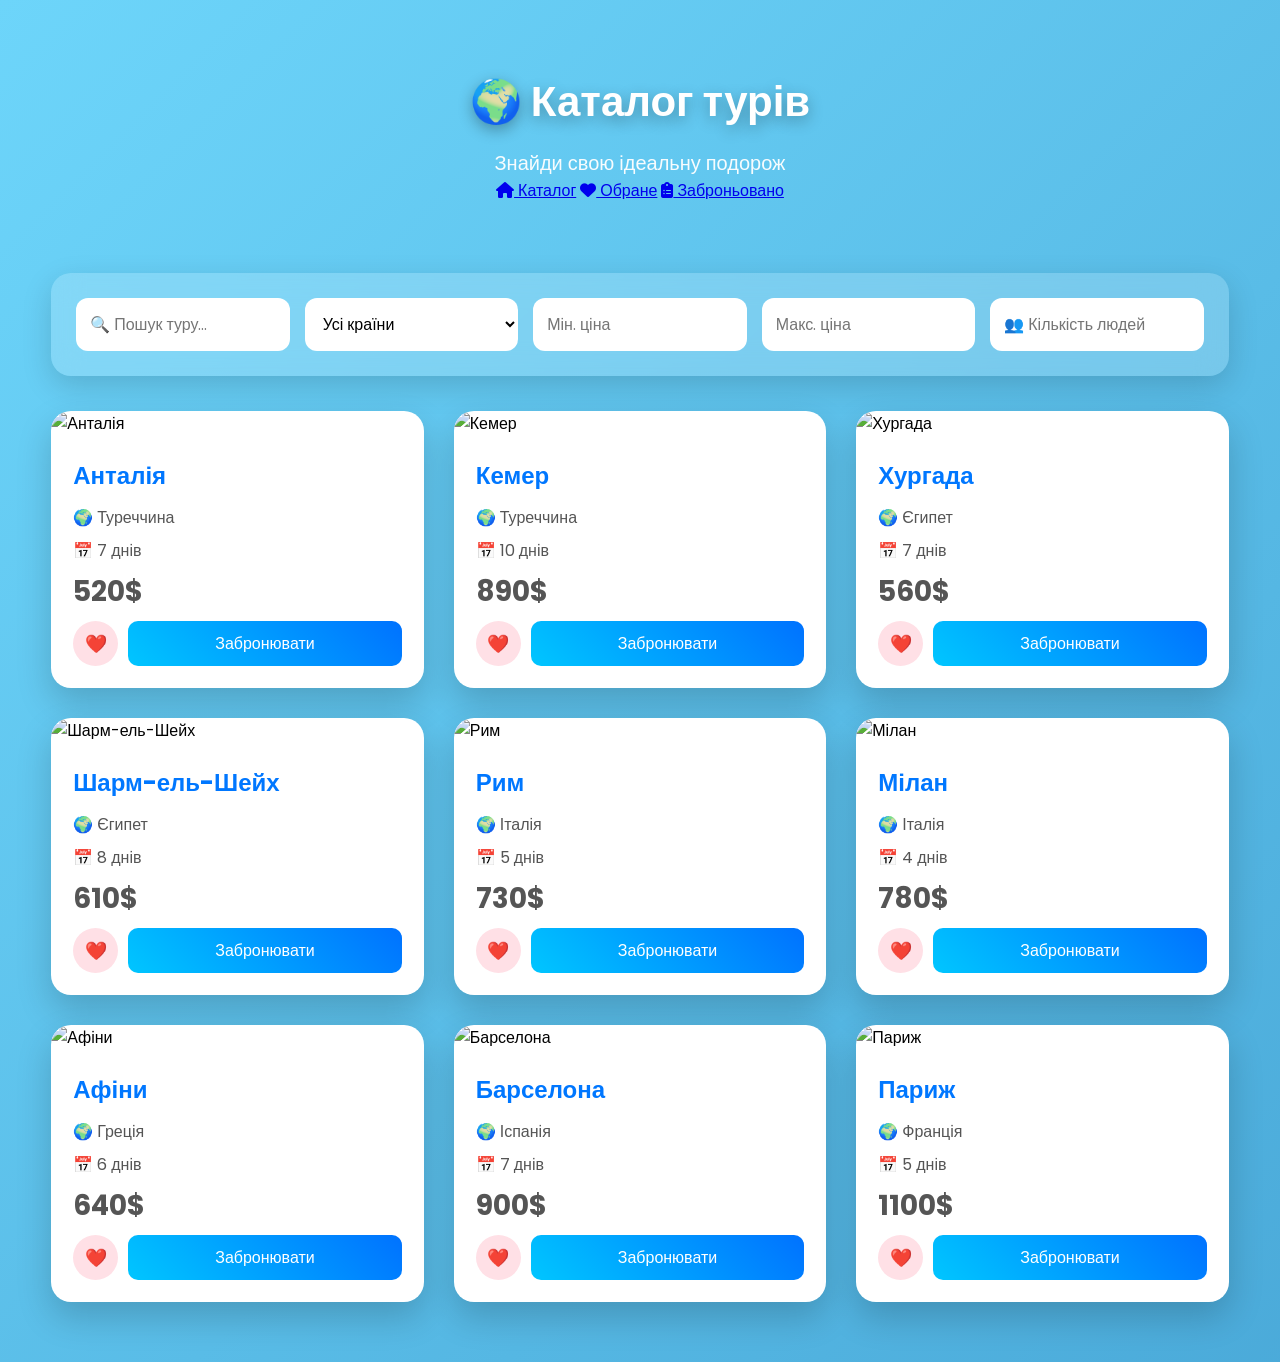
==== catalog.html @ 23ed6608 "catalogfull" ====
<!DOCTYPE html>
<html lang="uk">
<head>
    <meta charset="UTF-8">
    <meta name="viewport" content="width=device-width, initial-scale=1.0">
    <title>Каталог турів</title>

    <link rel="stylesheet" href="catalog.css">

    <link rel="preconnect" href="https://fonts.googleapis.com">
    <link rel="preconnect" href="https://fonts.gstatic.com" crossorigin>
    <link href="https://fonts.googleapis.com/css2?family=Poppins:wght@300;400;500;600;700&display=swap" rel="stylesheet">

    <link rel="stylesheet"
          href="https://cdnjs.cloudflare.com/ajax/libs/font-awesome/6.5.2/css/all.min.css">
</head>

<body>

<header>

    <div class="header-content">
        <h1>🌍 Каталог турів</h1>
        <p>Знайди свою ідеальну подорож</p>

        <!-- НАВІГАЦІЯ -->
        <nav class="nav">
            <a href="catalog.html"><i class="fa fa-home"></i> Каталог</a>
            <a href="favorites.html"><i class="fa fa-heart"></i> Обране</a>
            <a href="booked.html"><i class="fa fa-clipboard-list"></i> Заброньовано</a>
        </nav>

    </div>

</header>

<!-- ФІЛЬТРИ -->
<section class="filters">

    <input
        type="text"
        id="search"
        placeholder="🔍 Пошук туру..."
    >

    <select id="country">
        <option value="all">Усі країни</option>
        <option value="Туреччина">Туреччина</option>
        <option value="Єгипет">Єгипет</option>
        <option value="Італія">Італія</option>
        <option value="Греція">Греція</option>
        <option value="Іспанія">Іспанія</option>
        <option value="Франція">Франція</option>
    </select>

    <input
        type="number"
        id="minPrice"
        placeholder="Мін. ціна"
    >

    <input
        type="number"
        id="maxPrice"
        placeholder="Макс. ціна"
    >

    <!-- 👥 ЗАМІСТЬ СОРТУВАННЯ -->
    <input
        type="number"
        id="people"
        placeholder="👥 Кількість людей"
       
    >

</section>

<!-- КАТАЛОГ -->
<section>

    <div id="catalog" class="catalog"></div>

</section>

<!-- МОДАЛЬНЕ ВІКНО -->
<div class="modal" id="modal">

    <div class="modal-content">

        <span id="close">&times;</span>

        <h2>Бронювання туру</h2>

        <p id="tourName"></p>

        <input
            type="text"
            placeholder="Ваше ім'я"
            id="clientName"
        >

        <input
            type="tel"
            placeholder="Телефон"
            id="clientPhone"
        >

        <button id="bookBtn">
            Підтвердити бронювання
        </button>

    </div>

</div>

<!-- TOAST -->
<div id="toast" class="toast">
    ✔ Бронювання оформлено
</div>

<script src="catalog.js"></script>

</body>
</html>
---- catalog.css ----
*{
    margin:0;
    padding:0;
    box-sizing:border-box;
    font-family:'Poppins',sans-serif;
}

body{
    min-height:100vh;
    background:linear-gradient(135deg,#6dd5fa,#2980b9,#43cea2);
    background-size:400% 400%;
    animation:bg 15s ease infinite;
}

@keyframes bg{
    0%{background-position:0% 50%;}
    50%{background-position:100% 50%;}
    100%{background-position:0% 50%;}
}

header{
    padding:70px 20px;
    text-align:center;
    color:white;
}

.header-content h1{
    font-size:42px;
    margin-bottom:15px;
    text-shadow:0 5px 15px rgba(0,0,0,.3);
}

.header-content p{
    font-size:20px;
    opacity:.95;
}

.filters{
    width:92%;
    margin:auto;
    margin-bottom:35px;
    padding:25px;
    background:rgba(255,255,255,.18);
    backdrop-filter:blur(15px);
    border-radius:20px;
    display:flex;
    flex-wrap:wrap;
    gap:15px;
    box-shadow:0 10px 30px rgba(0,0,0,.15);
}

.filters input,
.filters select{

    flex:1;
    min-width:180px;
    padding:14px;
    border:none;
    border-radius:12px;
    outline:none;
    font-size:16px;
    background:white;

}

.catalog{

    width:92%;
    margin:auto;

    display:grid;

    grid-template-columns:repeat(auto-fit,minmax(320px,1fr));

    gap:30px;

    padding-bottom:60px;

}

.card{

    background:white;

    border-radius:20px;

    overflow:hidden;

    box-shadow:0 15px 35px rgba(0,0,0,.18);

    transition:.35s;

    animation:show .6s;

    position:relative;

}

.card:hover{

    transform:translateY(-10px) scale(1.03);

}

@keyframes show{

    from{

        opacity:0;
        transform:translateY(40px);

    }

    to{

        opacity:1;
        transform:translateY(0);

    }

}

.card img{

    width:100%;
    height:230px;
    object-fit:cover;

}

.info{

    padding:22px;

}

.info h2{

    color:#0077ff;
    margin-bottom:12px;

}

.info p{

    margin:8px 0;
    color:#555;

}

.price{

    font-size:28px;

    color:#ff5722;

    font-weight:bold;

    margin:18px 0;

}

.buttons{

    display:flex;

    gap:10px;

}

.favorite{

    width:45px;

    height:45px;

    border:none;

    border-radius:50%;

    background:#ffe0e6;

    color:#ff2d55;

    cursor:pointer;

    transition:.3s;

    font-size:18px;

}

.favorite:hover{

    transform:scale(1.15);

}

.favorite.active{

    background:#ff2d55;

    color:white;

}

.book{

    flex:1;

    border:none;

    border-radius:10px;

    background:linear-gradient(45deg,#00c6ff,#0072ff);

    color:white;

    font-size:16px;

    cursor:pointer;

    transition:.3s;

}

.book:hover{

    transform:scale(1.03);

}

.modal{

    position:fixed;

    inset:0;

    background:rgba(0,0,0,.6);

    display:none;

    justify-content:center;

    align-items:center;

    z-index:1000;

}

.modal-content{

    width:360px;

    background:white;

    border-radius:20px;

    padding:30px;

    display:flex;

    flex-direction:column;

    gap:15px;

    animation:popup .3s;

}

@keyframes popup{

    from{

        transform:scale(.7);

        opacity:0;

    }

    to{

        transform:scale(1);

        opacity:1;

    }

}

.modal-content h2{

    color:#0077ff;

    text-align:center;

}

.modal-content input{

    padding:12px;

    border:1px solid #ccc;

    border-radius:10px;

    outline:none;

}

.modal-content button{

    padding:14px;

    border:none;

    border-radius:10px;

    cursor:pointer;

    color:white;

    background:linear-gradient(45deg,#00c6ff,#0072ff);

    font-size:16px;

}

#close{

    align-self:flex-end;

    font-size:30px;

    cursor:pointer;

}

.toast{

    position:fixed;

    right:20px;

    bottom:20px;

    background:#2ecc71;

    color:white;

    padding:16px 28px;

    border-radius:10px;

    opacity:0;

    pointer-events:none;

    transition:.4s;

    box-shadow:0 10px 20px rgba(0,0,0,.2);

}

.toast.show{

    opacity:1;

}

@media(max-width:768px){

.header-content h1{

    font-size:30px;

}

.filters{

    flex-direction:column;

}

.catalog{

    grid-template-columns:1fr;

}

.modal-content{

    width:92%;

}
.back{
    display:inline-block;
    margin:20px;
    color:white;
    text-decoration:none;
    font-size:18px;
}
}
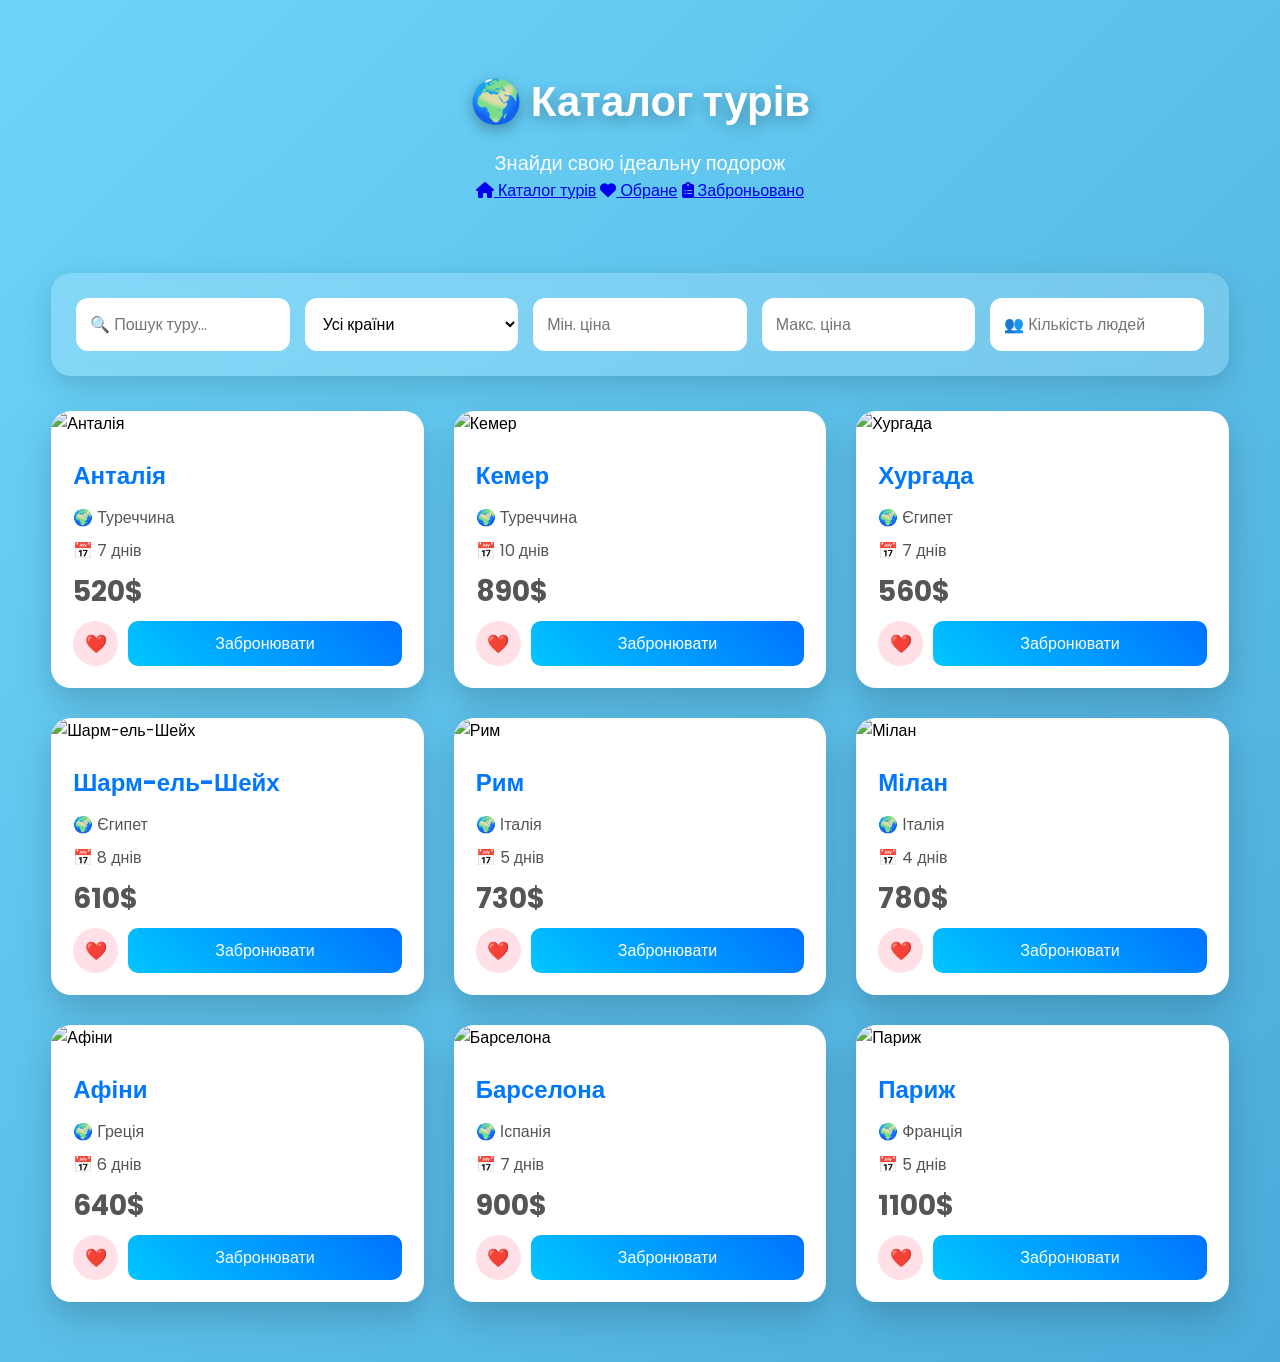
==== commit a6d5a8bf: "Merge branch 'main' of https://github.com/projectohost/So-Vl" ====
--- a/catalog.html
+++ b/catalog.html
@@ -25,7 +25,7 @@
 
         <!-- НАВІГАЦІЯ -->
         <nav class="nav">
-            <a href="catalog.html"><i class="fa fa-home"></i> Каталог</a>
+            <a href="catalog.html"><i class="fa fa-home"></i> Каталог турів</a>
             <a href="favorites.html"><i class="fa fa-heart"></i> Обране</a>
             <a href="booked.html"><i class="fa fa-clipboard-list"></i> Заброньовано</a>
         </nav>
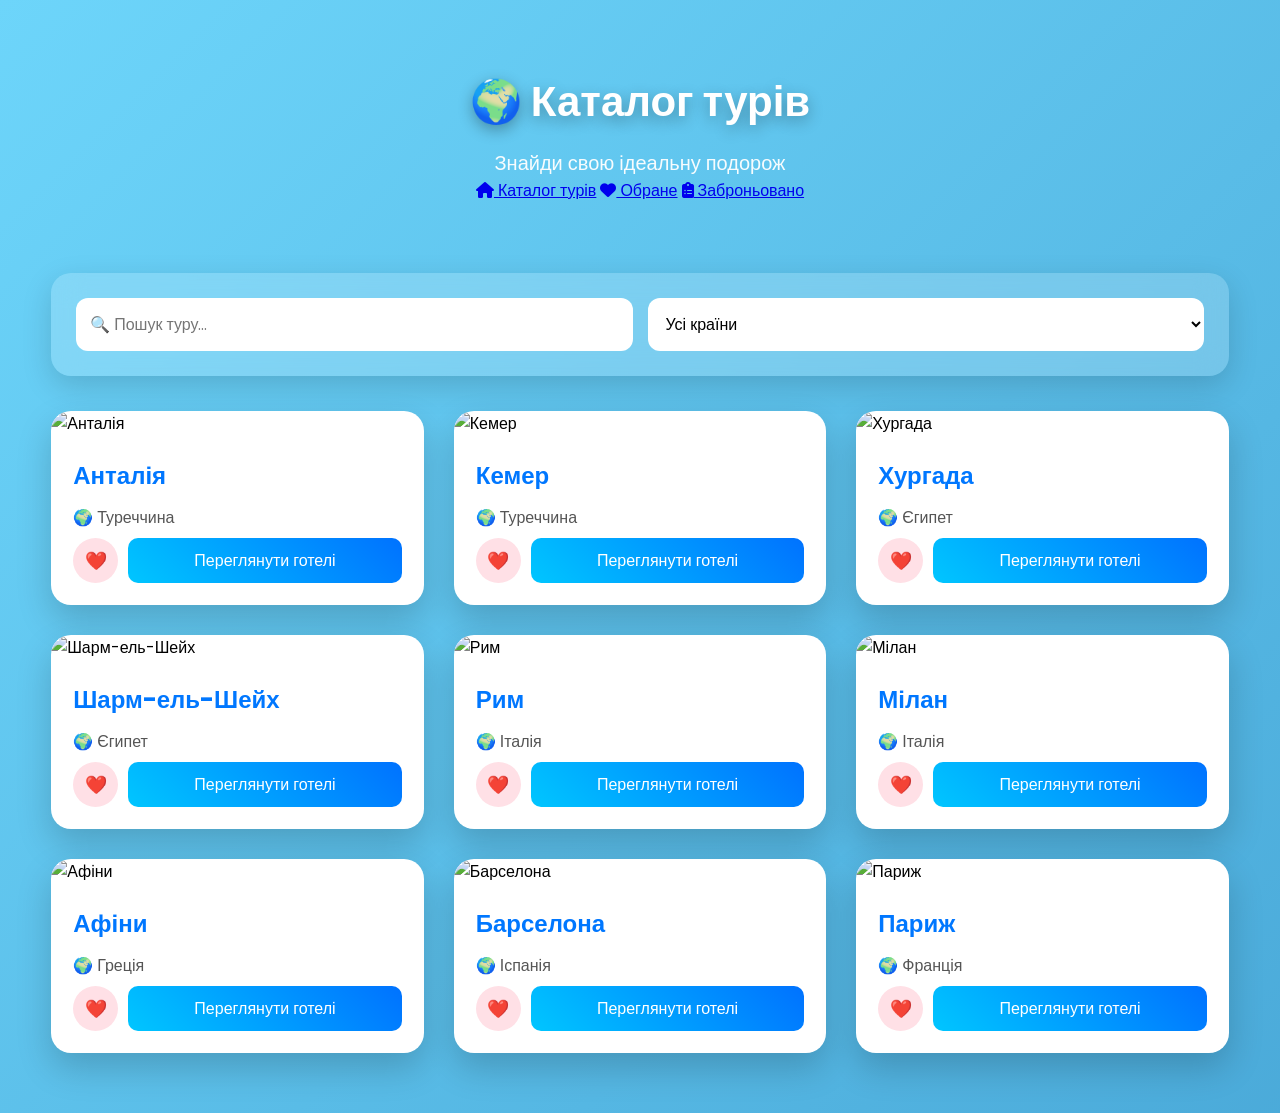
==== commit f50db735: "v2" ====
--- a/catalog.html
+++ b/catalog.html
@@ -53,26 +53,7 @@
         <option value="Франція">Франція</option>
     </select>
 
-    <input
-        type="number"
-        id="minPrice"
-        placeholder="Мін. ціна"
-    >
-
-    <input
-        type="number"
-        id="maxPrice"
-        placeholder="Макс. ціна"
-    >
-
-    <!-- 👥 ЗАМІСТЬ СОРТУВАННЯ -->
-    <input
-        type="number"
-        id="people"
-        placeholder="👥 Кількість людей"
-       
-    >
-
+    
 </section>
 
 <!-- КАТАЛОГ -->
@@ -82,41 +63,6 @@
 
 </section>
 
-<!-- МОДАЛЬНЕ ВІКНО -->
-<div class="modal" id="modal">
-
-    <div class="modal-content">
-
-        <span id="close">&times;</span>
-
-        <h2>Бронювання туру</h2>
-
-        <p id="tourName"></p>
-
-        <input
-            type="text"
-            placeholder="Ваше ім'я"
-            id="clientName"
-        >
-
-        <input
-            type="tel"
-            placeholder="Телефон"
-            id="clientPhone"
-        >
-
-        <button id="bookBtn">
-            Підтвердити бронювання
-        </button>
-
-    </div>
-
-</div>
-
-<!-- TOAST -->
-<div id="toast" class="toast">
-    ✔ Бронювання оформлено
-</div>
 
 <script src="catalog.js"></script>
 
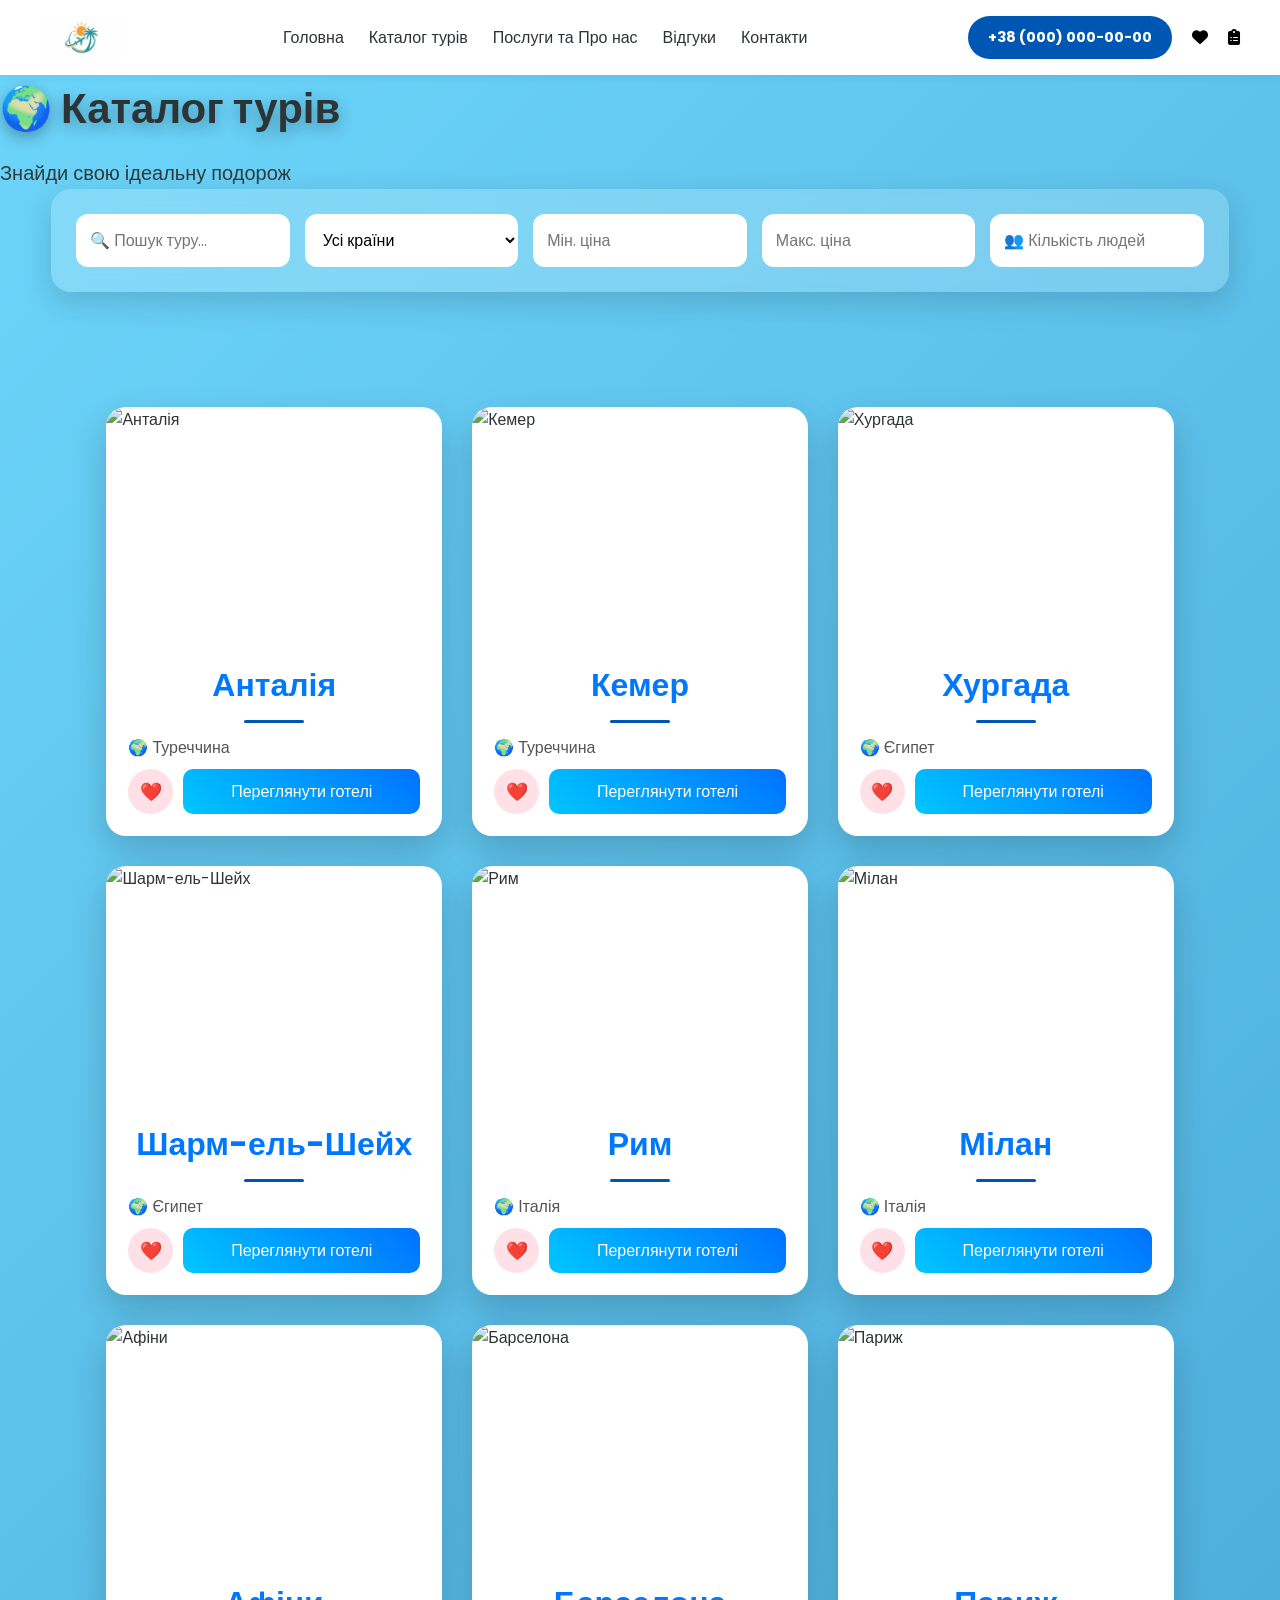
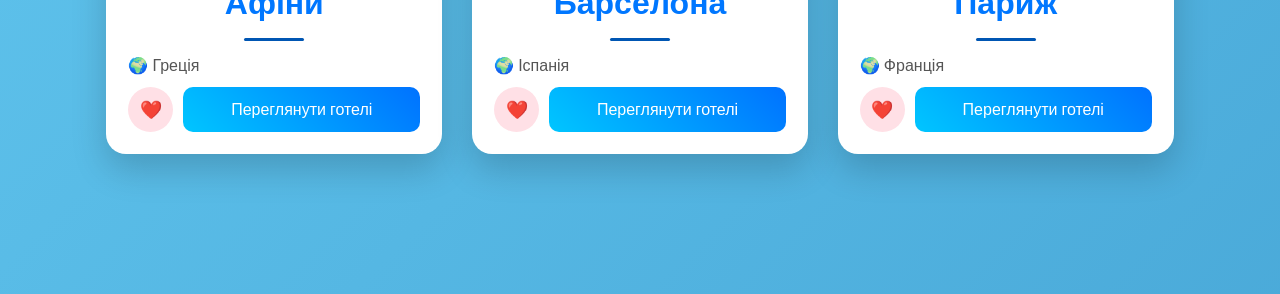
==== commit 0aef6e3e: "2.0" ====
--- a/catalog.html
+++ b/catalog.html
@@ -6,6 +6,7 @@
     <title>Каталог турів</title>
 
     <link rel="stylesheet" href="catalog.css">
+    <link rel="stylesheet" href="./style.css">
 
     <link rel="preconnect" href="https://fonts.googleapis.com">
     <link rel="preconnect" href="https://fonts.gstatic.com" crossorigin>
@@ -17,22 +18,35 @@
 
 <body>
 
-<header>
-
+<header class="main-header">
+        <div class="logo">
+            <a href="#">
+                <img src="./logo.png" alt="Логотип ТА">
+            </a>
+        </div>
+        <nav class="main-navigation">
+            <ul>
+                <li><a href="./index.html#hero">Головна</a></li>
+                <!-- Замінено гарячі путівки на посилання до каталогу -->
+                <li><a href="./catalog.html">Каталог турів</a></li>
+                <li><a href="./index.html#services">Послуги та Про нас</a></li>
+                <li><a href="./index.html#reviews">Відгуки</a></li>
+                <li><a href=".index.html#contacts">Контакти</a></li>
+            </ul>
+        </nav>
+        
+        <div class="header-user-actions">
+            <a href="tel:+380000000000" class="btn-phone">+38 (000) 000-00-00</a>
+            <a href="./favorites.html"><i class="fa fa-heart black-icon"></i></a>
+            <a href="./booked.html"><i class="fa fa-clipboard-list black-icon"></i></a>
+        </div>
+    
+        
+    </header>
     <div class="header-content">
         <h1>🌍 Каталог турів</h1>
         <p>Знайди свою ідеальну подорож</p>
-
-        <!-- НАВІГАЦІЯ -->
-        <nav class="nav">
-            <a href="catalog.html"><i class="fa fa-home"></i> Каталог турів</a>
-            <a href="favorites.html"><i class="fa fa-heart"></i> Обране</a>
-            <a href="booked.html"><i class="fa fa-clipboard-list"></i> Заброньовано</a>
-        </nav>
-
     </div>
-
-</header>
 
 <!-- ФІЛЬТРИ -->
 <section class="filters">
@@ -53,7 +67,26 @@
         <option value="Франція">Франція</option>
     </select>
 
-    
+    <input
+        type="number"
+        id="minPrice"
+        placeholder="Мін. ціна"
+    >
+
+    <input
+        type="number"
+        id="maxPrice"
+        placeholder="Макс. ціна"
+    >
+
+    <!-- 👥 ЗАМІСТЬ СОРТУВАННЯ -->
+    <input
+        type="number"
+        id="people"
+        placeholder="👥 Кількість людей"
+       
+    >
+
 </section>
 
 <!-- КАТАЛОГ -->
@@ -63,6 +96,41 @@
 
 </section>
 
+<!-- МОДАЛЬНЕ ВІКНО -->
+<div class="modal" id="modal">
+
+    <div class="modal-content">
+
+        <span id="close">&times;</span>
+
+        <h2>Бронювання туру</h2>
+
+        <p id="tourName"></p>
+
+        <input
+            type="text"
+            placeholder="Ваше ім'я"
+            id="clientName"
+        >
+
+        <input
+            type="tel"
+            placeholder="Телефон"
+            id="clientPhone"
+        >
+
+        <button id="bookBtn">
+            Підтвердити бронювання
+        </button>
+
+    </div>
+
+</div>
+
+<!-- TOAST -->
+<div id="toast" class="toast">
+    ✔ Бронювання оформлено
+</div>
 
 <script src="catalog.js"></script>
 
--- a/catalog.css
+++ b/catalog.css
@@ -400,4 +400,8 @@
     text-decoration:none;
     font-size:18px;
 }
+}
+
+.black-icon{
+    filter: invert(1);
 }
--- a/style.css
+++ b/style.css
@@ -0,0 +1,668 @@
+/* ==========================================================================
+   1. ГЛОБАЛЬНІ НАЛАШТУВАННЯ ТА ЗМІННІ
+   ========================================================================== */
+:root {
+    --primary-color: #0056b3;     /* Глибокий синій */
+    --primary-dark: #003d80;      /* Темно-синій для ховерів */
+    --accent-color: #ff4d4d;       /* Яскравий кораловий для "Гаряче" */
+    --accent-hover: #e03a3a;      /* Темніший акцентний */
+    --bg-light: #f8f9fa;          /* Світло-сірий фон для секцій */
+    --bg-white: #ffffff;          /* Білий */
+    --text-dark: #2d3436;          /* Основний колір тексту */
+    --text-muted: #636e72;         /* Другорядний текст */
+    --border-color: #dfe6e9;       /* Колір меж */
+    --shadow-sm: 0 2px 8px rgba(0, 0, 0, 0.06);
+    --shadow-md: 0 4px 15px rgba(0, 0, 0, 0.1);
+    --transition: all 0.3s ease;
+    --radius: 8px;
+}
+
+* {
+    box-sizing: border-box;
+    margin: 0;
+    padding: 0;
+}
+
+html {
+    scroll-behavior: smooth;
+    font-family: system-ui, -apple-system, BlinkMacSystemFont, 'Segoe UI', Roboto, Helvetica, Arial, sans-serif;
+    color: var(--text-dark);
+    line-height: 1.6;
+}
+
+body {
+    background-color: var(--bg-white);
+}
+
+a {
+    text-decoration: none;
+    color: inherit;
+    transition: var(--transition);
+}
+
+ul {
+    list-style: none;
+}
+
+img {
+    max-width: 100%;
+    height: auto;
+    display: block;
+}
+
+/* Центрувальник контенту для секцій */
+section {
+    padding: 80px 20px;
+    max-width: 1200px;
+    margin: 0 auto;
+}
+
+section h2 {
+    text-align: center;
+    font-size: 2rem;
+    margin-bottom: 40px;
+    position: relative;
+}
+
+section h2::after {
+    content: '';
+    display: block;
+    width: 60px;
+    height: 3px;
+    background-color: var(--primary-color);
+    margin: 10px auto 0;
+    border-radius: 2px;
+}
+
+/* ==========================================================================
+   2. ШАПКА САЙТУ (HEADER)
+   ========================================================================== */
+.main-header {
+    background-color: var(--bg-white);
+    box-shadow: var(--shadow-sm);
+    position: sticky;
+    top: 0;
+    z-index: 1000;
+    display: flex;
+    justify-content: space-between;
+    align-items: center;
+    padding: 15px 40px;
+}
+
+.logo img {
+    max-height: 45px;
+}
+
+.main-navigation ul {
+    display: flex;
+    gap: 25px;
+}
+
+.main-navigation a {
+    font-weight: 500;
+    color: var(--text-dark);
+}
+
+.main-navigation a:hover {
+    color: var(--primary-color);
+}
+
+.header-user-actions {
+    display: flex;
+    align-items: center;
+    gap: 20px;
+}
+
+.nav-icon-link {
+    display: flex;
+    align-items: center;
+    gap: 6px;
+    font-size: 0.95rem;
+}
+
+.nav-icon-link:hover {
+    color: var(--primary-color);
+    transform: translateY(-1px);
+}
+
+.btn-phone {
+    background-color: var(--primary-color);
+    color: var(--bg-white);
+    padding: 10px 20px;
+    border-radius: 50px;
+    font-weight: bold;
+    font-size: 0.9rem;
+}
+
+.btn-phone:hover {
+    background-color: var(--primary-dark);
+    box-shadow: var(--shadow-sm);
+}
+
+/* ==========================================================================
+   3. ГЕРОЙ-СЕКЦІЯ ТА ПОШУК (HERO)
+   ========================================================================== */
+.hero-section {
+    max-width: 100%;
+    padding: 0;
+    background: linear-gradient(rgba(0, 0, 0, 0.45), rgba(0, 0, 0, 0.45)), 
+                url('https://images.unsplash.com/photo-1506929562872-bb421503ef21?q=80&w=1600') no-repeat center center/cover;
+    height: 70vh;
+    min-height: 500px;
+    display: flex;
+    align-items: center;
+    justify-content: center;
+    text-align: center;
+    color: var(--bg-white);
+}
+
+.hero-content {
+    width: 100%;
+    max-width: 900px;
+    padding: 0 20px;
+}
+
+.hero-content h1 {
+    font-size: 3rem;
+    font-weight: 800;
+    margin-bottom: 15px;
+    text-shadow: 0 2px 4px rgba(0,0,0,0.5);
+}
+
+.hero-content p {
+    font-size: 1.3rem;
+    margin-bottom: 40px;
+    opacity: 0.95;
+    text-shadow: 0 1px 3px rgba(0,0,0,0.5);
+}
+
+/* Форма пошуку */
+.tour-search-form {
+    background-color: var(--bg-white);
+    padding: 20px;
+    border-radius: var(--radius);
+    box-shadow: var(--shadow-md);
+    display: grid;
+    grid-template-columns: repeat(3, 1fr) auto;
+    gap: 15px;
+    align-items: flex-end;
+    color: var(--text-dark);
+    text-align: left;
+}
+
+.form-group {
+    display: flex;
+    flex-direction: column;
+    gap: 8px;
+}
+
+.form-group label {
+    font-size: 0.85rem;
+    font-weight: 600;
+    color: var(--text-muted);
+    text-transform: uppercase;
+    letter-spacing: 0.5px;
+}
+
+.form-group input,
+.form-group select {
+    padding: 12px;
+    border: 1px solid var(--border-color);
+    border-radius: 6px;
+    font-size: 1rem;
+    outline: none;
+    transition: var(--transition);
+    background-color: var(--bg-light);
+}
+
+.form-group input:focus,
+.form-group select:focus {
+    border-color: var(--primary-color);
+    background-color: var(--bg-white);
+    box-shadow: 0 0 0 3px rgba(0, 86, 179, 0.15);
+}
+
+.btn-search {
+    background-color: var(--accent-color);
+    color: var(--bg-white);
+    border: none;
+    padding: 14px 28px;
+    border-radius: 6px;
+    font-size: 1rem;
+    font-weight: bold;
+    cursor: pointer;
+    transition: var(--transition);
+    height: 48px;
+}
+
+.btn-search:hover {
+    background-color: var(--accent-hover);
+    transform: translateY(-1px);
+}
+
+
+
+
+
+
+.btn-details {
+    display: block;
+    text-align: center;
+    border: 2px solid var(--primary-color);
+    color: var(--primary-color);
+    padding: 10px;
+    border-radius: 6px;
+    font-weight: 600;
+}
+
+.btn-details:hover {
+    background-color: var(--primary-color);
+    color: var(--bg-white);
+}
+
+/* ==========================================================================
+   5. СЕКЦІЯ ПРО НАC ТА ПОСЛУГИ (SERVICES)
+   ========================================================================== */
+.about-services-section {
+    background-color: var(--bg-light);
+    max-width: 100%;
+}
+
+.about-block {
+    max-width: 800px;
+    margin: 0 auto 60px;
+    text-align: center;
+}
+
+.about-block p {
+    font-size: 1.1rem;
+    color: var(--text-muted);
+}
+
+.services-block h2 {
+    margin-top: 40px;
+}
+
+.services-grid {
+    display: grid;
+    grid-template-columns: repeat(auto-fit, minmax(280px, 1fr));
+    gap: 30px;
+    margin-top: 40px;
+}
+
+.service-item {
+    background-color: var(--bg-white);
+    padding: 40px 30px;
+    border-radius: var(--radius);
+    text-align: center;
+    box-shadow: var(--shadow-sm);
+    border: 1px solid var(--border-color);
+    transition: var(--transition);
+}
+
+.service-item:hover {
+    transform: translateY(-3px);
+    box-shadow: var(--shadow-md);
+}
+
+.service-item .icon {
+    font-size: 3rem;
+    margin-bottom: 20px;
+}
+
+.service-item h3 {
+    font-size: 1.25rem;
+    margin-bottom: 12px;
+}
+
+.service-item p {
+    color: var(--text-muted);
+    font-size: 0.95rem;
+}
+
+/* ==========================================================================
+   6. ВІДГУКИ (REVIEWS)
+   ========================================================================== */
+.reviews-container {
+    display: grid;
+    grid-template-columns: repeat(auto-fit, minmax(450px, 1fr));
+    gap: 30px;
+}
+
+.review-card {
+    background-color: var(--bg-light);
+    padding: 30px;
+    border-radius: var(--radius);
+    border-left: 4px solid var(--primary-color);
+    position: relative;
+}
+
+.review-text {
+    font-style: italic;
+    font-size: 1.05rem;
+    margin-bottom: 20px;
+    color: var(--text-dark);
+}
+
+.review-author {
+    display: flex;
+    flex-direction: column;
+    font-style: normal;
+}
+
+.review-author strong {
+    color: var(--primary-color);
+    font-size: 1rem;
+}
+
+.review-author span {
+    color: var(--text-muted);
+    font-size: 0.85rem;
+    margin-top: 2px;
+}
+
+/* ==========================================================================
+   7. ПІДВАЛ САЙТУ (FOOTER)
+   ========================================================================== */
+.main-footer {
+    background-color: #1e272e;
+    color: #d2dae2;
+    padding: 60px 40px 20px;
+}
+
+.footer-grid {
+    max-width: 1200px;
+    margin: 0 auto;
+    display: grid;
+    grid-template-columns: repeat(auto-fit, minmax(250px, 1fr));
+    gap: 40px;
+    padding-bottom: 40px;
+    border-bottom: 1px solid #3d4852;
+}
+
+.footer-grid h3 {
+    color: var(--bg-white);
+    font-size: 1.2rem;
+    margin-bottom: 20px;
+    position: relative;
+}
+
+.footer-contacts p {
+    margin-bottom: 12px;
+    display: flex;
+    align-items: center;
+    gap: 8px;
+}
+
+.footer-contacts a:hover,
+.footer-links a:hover,
+.footer-socials a:hover {
+    color: var(--bg-white);
+    text-decoration: underline;
+}
+
+.footer-socials ul,
+.footer-links ul {
+    display: flex;
+    flex-direction: column;
+    gap: 10px;
+}
+
+.footer-bottom {
+    max-width: 1200px;
+    margin: 20px auto 0;
+    text-align: center;
+    font-size: 0.9rem;
+    color: #808e9b;
+}
+
+/* ==========================================================================
+   8. АДАПТИВНІСТЬ (RESPONSIVE MEDIA QUERIES)
+   ========================================================================== */
+
+/* Планшети та менші екрани */
+@media (max-width: 992px) {
+    .main-header {
+        flex-direction: column;
+        gap: 15px;
+        padding: 15px 20px;
+    }
+    
+    .tour-search-form {
+        grid-template-columns: 1fr 1fr;
+    }
+    
+    .btn-search {
+        grid-column: span 2;
+        width: 100%;
+    }
+    
+    .hero-content h1 {
+        font-size: 2.3rem;
+    }
+}
+
+/* Мобільні пристрої */
+@media (max-width: 768px) {
+    .main-navigation ul {
+        flex-wrap: wrap;
+        justify-content: center;
+        gap: 12px 20px;
+    }
+
+    .header-user-actions {
+        flex-wrap: wrap;
+        justify-content: center;
+        width: 100%;
+    }
+
+    .tour-search-form {
+        grid-template-columns: 1fr;
+    }
+
+    .btn-search {
+        grid-column: span 1;
+    }
+
+    .reviews-container {
+        grid-template-columns: 1fr;
+    }
+    
+    section {
+        padding: 50px 15px;
+    }
+    
+    .hero-section {
+        height: auto;
+        padding: 65px 0;
+    }
+/* Контейнер для кнопки в секції Hero */
+/* Контейнер для кнопки в секції Hero (залишаємо для центрування) */
+.hero-actions {
+    margin-top: 25px;
+    display: flex;
+    justify-content: center;
+}
+
+/* 1. Робимо так, щоб увесь контент банера був над картинкою */
+.hero-content {
+    position: relative;
+    z-index: 10; /* Велике значення z-index виводить елемент на самий верхній шар */
+}
+
+/* 2. Для самої кнопки про всяк випадок теж додаємо позиціонування */
+
+/* 3. ЯКЩО картинка банера вставлена в HTML тегом <img>, 
+   їй обов'язково треба дати найнижчий шар (z-index: 1): */
+.hero-section img {
+    position: absolute;
+    top: 0;
+    left: 0;
+    width: 100%;
+    height: 100%;
+    object-fit: cover;
+    z-index: 1; /* Відправляємо картинку на задній план */
+}
+
+/* Також переконайся, що у самої секції стоїть position: relative */
+.hero-section {
+    position: relative;
+    overflow: hidden; /* Щоб картинка не вилазила за межі секції */
+}
+/* Контейнер для логотипа */
+.logo {
+    display: flex;
+    align-items: center;
+    max-height: 60px; /* Обмежуємо висоту всього блоку лого */
+}
+
+.logo a {
+    display: inline-block;
+    height: 100%;
+}
+
+/* Стилі для самої картинки */
+.logo img {
+    height: 60px;       /* Задаємо фіксовану акуратну висоту */
+    width: auto;        /* Ширина підлаштується автоматично та пропорційно */
+    object-fit: contain;/* Захищає картинку від розтягування */
+    
+    /* Оскільки логотип має біле тло, а шапка сайту може бути іншого кольору, 
+       можна трохи змістити або обрізати поля за потреби. Але якщо шапка теж біла — все буде ідеально. */
+}
+}
+
+.btn-catalog {
+    position: relative;
+    z-index: 15; /* Ще вище, щоб точно нічого не перекривало */
+    
+    /* Твої стилі кнопки, які ми додавали раніше: */
+    display: inline-block;
+    text-decoration: none;
+    background-color: var(--primary-color);
+    color: var(--bg-white);
+    padding: 10px 20px;
+    border-radius: 50px;
+    font-weight: bold;
+    font-size: 0.9rem;
+    transition: filter 0.3s ease, transform 0.2s ease;
+}
+/* Контейнер форми для відгуків */
+.add-review-block {
+    max-width: 550px;
+    margin: 60px auto 0 auto; /* Відступ зверху, щоб відокремити від інших відгуків */
+    padding: 30px;
+    background-color: #ffffff;
+    border-radius: 15px;
+    box-shadow: 0 10px 30px rgba(0, 0, 0, 0.05); /* М'яка красива тінь */
+}
+
+.add-review-block h3 {
+    text-align: center;
+    margin-bottom: 25px;
+    font-size: 1.4rem;
+    color: #2b2d42;
+}
+
+/* Вертикальне вирівнювання елементів форми */
+.review-form .form-group {
+    margin-bottom: 18px;
+    display: flex;
+    flex-direction: column;
+    gap: 6px;
+}
+
+.review-form label {
+    font-weight: 600;
+    font-size: 0.9rem;
+    color: #4a4a4a;
+}
+
+/* Стилізація полів введення */
+.review-form input,
+.review-form textarea {
+    padding: 12px 16px;
+    border: 1px solid #dcdcdc;
+    border-radius: 8px;
+    font-size: 0.95rem;
+    font-family: inherit;
+    transition: border-color 0.3s ease, box-shadow 0.3s ease;
+}
+
+/* Ефект фокусу на полях (коли користувач клацає всередину) */
+.review-form input:focus,
+.review-form textarea:focus {
+    outline: none;
+    border-color: var(--primary-color); /* Твій фірмовий колір */
+    box-shadow: 0 0 0 3px rgba(0, 0, 0, 0.03); /* Легке світіння */
+}
+
+/* Заборона змінювати ширину текстового поля, лише висоту */
+.review-form textarea {
+    resize: vertical;
+}
+
+/* Кнопка відправки відгуку (стиль 1 в 1 як у телефону та каталогу) */
+.btn-submit-review {
+    display: block;
+    width: fit-content;
+    margin: 25px auto 0 auto; /* Центрування кнопки по центру форми */
+    border: none;
+    cursor: pointer;
+    
+    /* Твої фірмові стилі */
+    background-color: var(--primary-color);
+    color: var(--bg-white);
+    padding: 10px 25px;
+    border-radius: 50px;
+    font-weight: bold;
+    font-size: 0.9rem;
+    
+    transition: filter 0.3s ease, transform 0.2s ease;
+}
+
+/* Ефекти наведення */
+.btn-submit-review:hover {
+    filter: brightness(1.1);
+    transform: scale(1.02);
+}
+
+.btn-submit-review:active {
+    transform: scale(0.98);
+}
+
+/* Контейнер для зірочок (використовуємо реверс для правильної роботи CSS-вибору) */
+.star-rating {
+    display: flex;
+    flex-direction: row-reverse;
+    justify-content: flex-end;
+    gap: 4px;
+    font-size: 1.8rem;
+    line-height: 1;
+}
+
+/* Ховаємо стандартні круглі радіо-кнопки */
+.star-rating input {
+    display: none;
+}
+
+/* Стиль незафарбованої зірки */
+.star-rating label {
+    color: #e0e0e0;
+    cursor: pointer;
+    transition: color 0.2s ease;
+}
+
+/* Підсвічування зірок при наведенні та після кліку */
+.star-rating input:checked ~ label,
+.star-rating label:hover,
+.star-rating label:hover ~ label {
+    color: #ffbc00; /* Золотий колір */
+}
+
+/* Стиль для відображення зірок у вже доданих нових відгуках */
+.review-stars {
+    color: #ffbc00;
+    margin-bottom: 10px;
+    font-size: 1.1rem;
+}
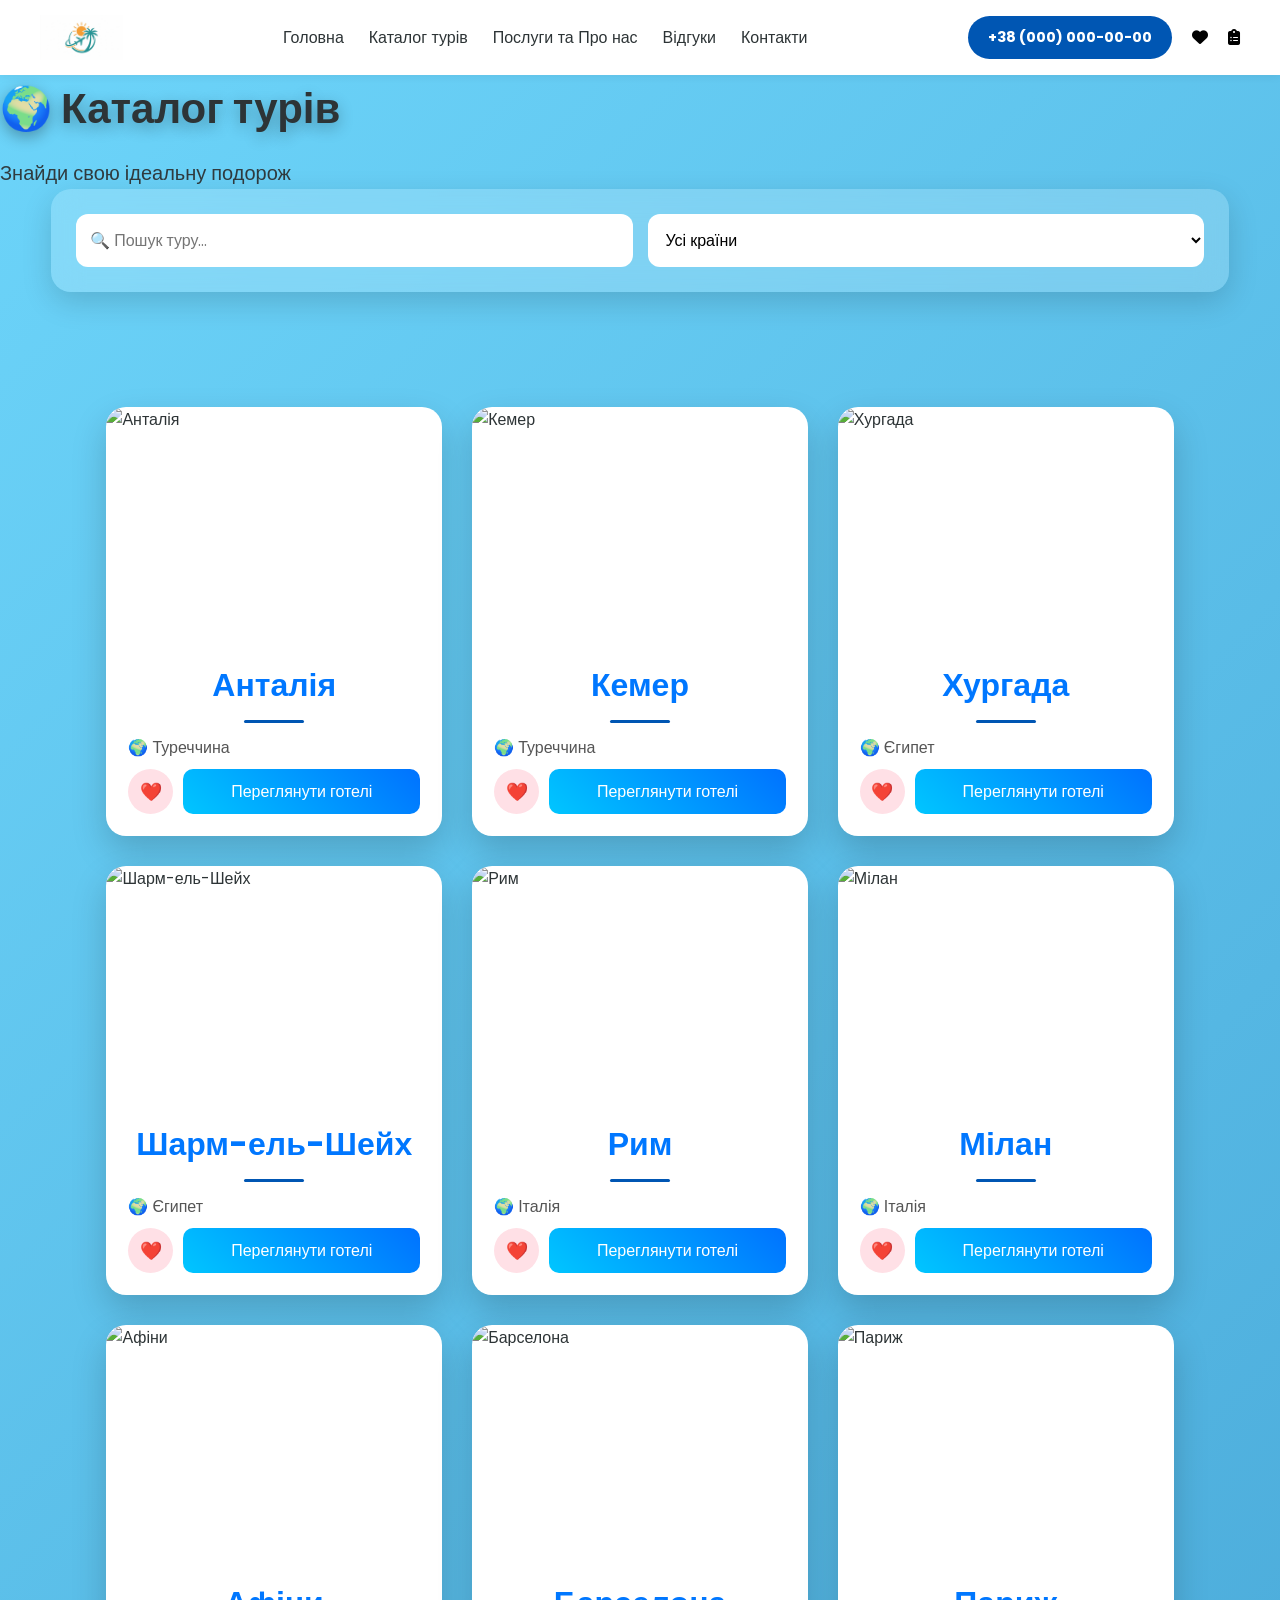
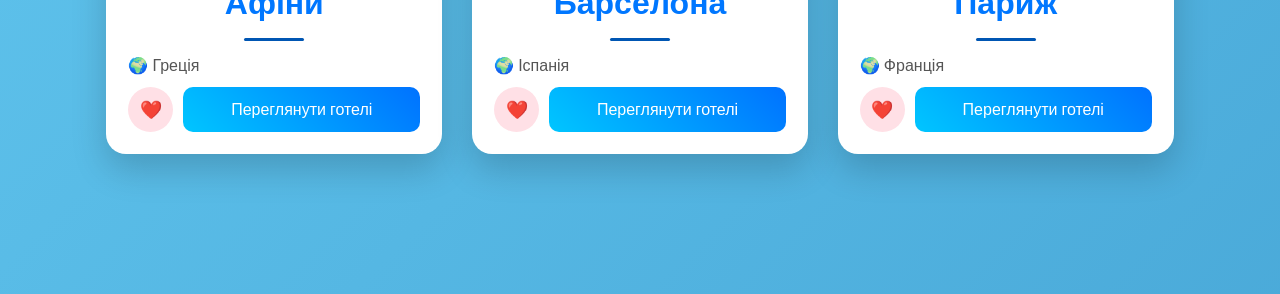
==== commit 24c0f060: "Merge branch 'main' of https://github.com/projectohost/So-Vl" ====
--- a/catalog.html
+++ b/catalog.html
@@ -67,26 +67,7 @@
         <option value="Франція">Франція</option>
     </select>
 
-    <input
-        type="number"
-        id="minPrice"
-        placeholder="Мін. ціна"
-    >
-
-    <input
-        type="number"
-        id="maxPrice"
-        placeholder="Макс. ціна"
-    >
-
-    <!-- 👥 ЗАМІСТЬ СОРТУВАННЯ -->
-    <input
-        type="number"
-        id="people"
-        placeholder="👥 Кількість людей"
-       
-    >
-
+    
 </section>
 
 <!-- КАТАЛОГ -->
@@ -96,41 +77,6 @@
 
 </section>
 
-<!-- МОДАЛЬНЕ ВІКНО -->
-<div class="modal" id="modal">
-
-    <div class="modal-content">
-
-        <span id="close">&times;</span>
-
-        <h2>Бронювання туру</h2>
-
-        <p id="tourName"></p>
-
-        <input
-            type="text"
-            placeholder="Ваше ім'я"
-            id="clientName"
-        >
-
-        <input
-            type="tel"
-            placeholder="Телефон"
-            id="clientPhone"
-        >
-
-        <button id="bookBtn">
-            Підтвердити бронювання
-        </button>
-
-    </div>
-
-</div>
-
-<!-- TOAST -->
-<div id="toast" class="toast">
-    ✔ Бронювання оформлено
-</div>
 
 <script src="catalog.js"></script>
 
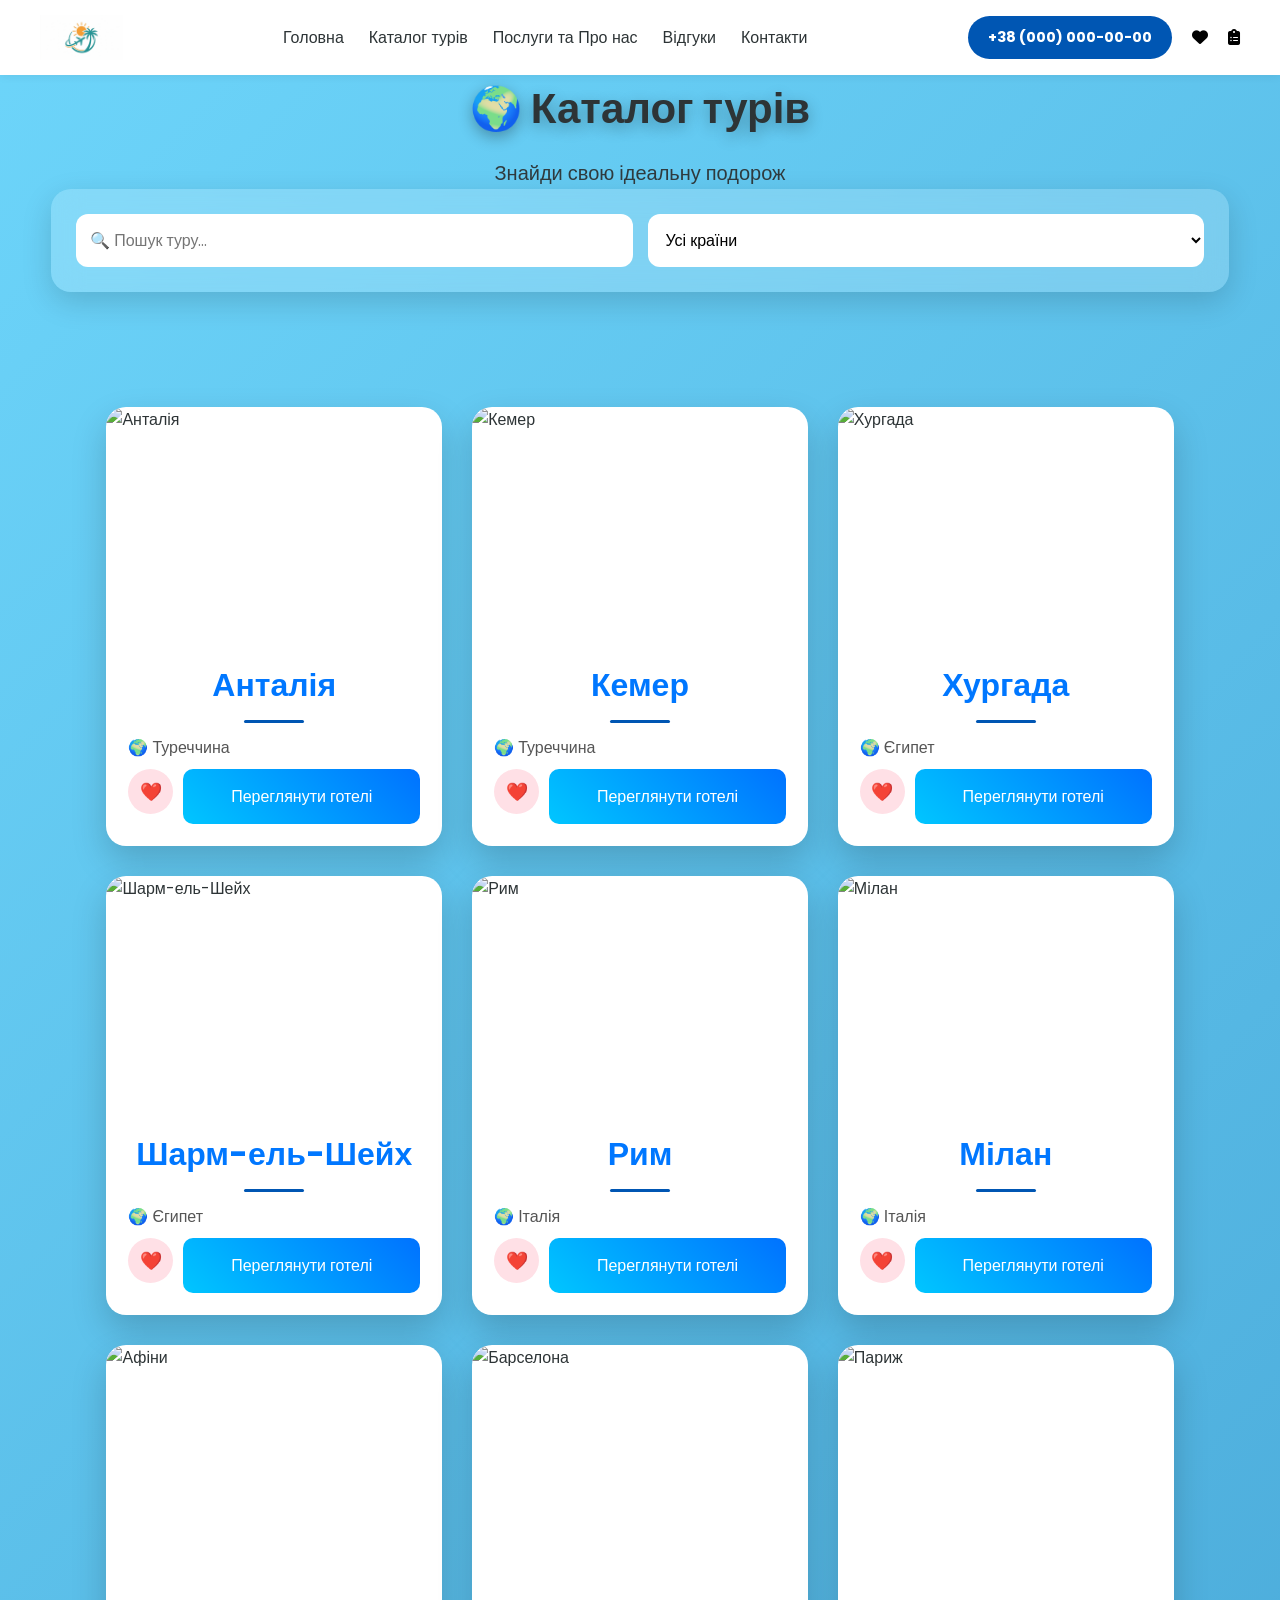
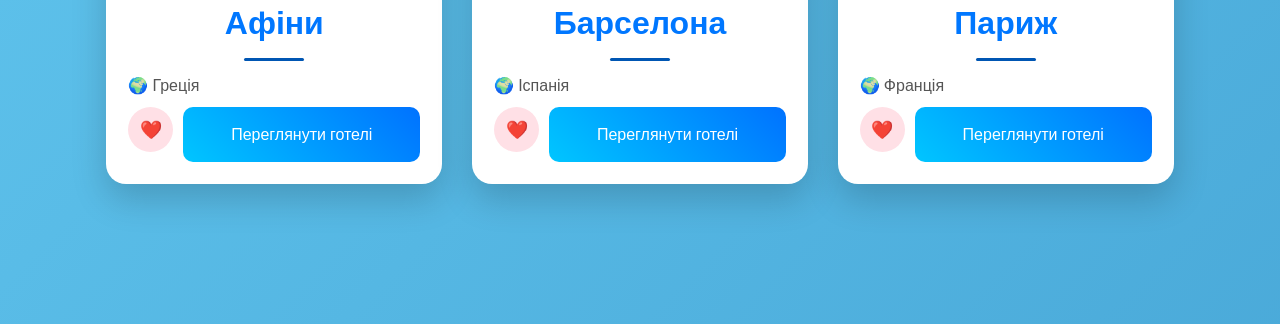
==== commit 981e0df3: "fix styles btns" ====
--- a/catalog.html
+++ b/catalog.html
@@ -5,7 +5,7 @@
     <meta name="viewport" content="width=device-width, initial-scale=1.0">
     <title>Каталог турів</title>
 
-    <link rel="stylesheet" href="catalog.css">
+    <link rel="stylesheet" href="./catalog.css">
     <link rel="stylesheet" href="./style.css">
 
     <link rel="preconnect" href="https://fonts.googleapis.com">
@@ -31,7 +31,7 @@
                 <li><a href="./catalog.html">Каталог турів</a></li>
                 <li><a href="./index.html#services">Послуги та Про нас</a></li>
                 <li><a href="./index.html#reviews">Відгуки</a></li>
-                <li><a href=".index.html#contacts">Контакти</a></li>
+                <li><a href="./index.html#contacts">Контакти</a></li>
             </ul>
         </nav>
         
--- a/catalog.css
+++ b/catalog.css
@@ -211,6 +211,7 @@
     border:none;
 
     border-radius:10px;
+    padding: 15px 0;
 
     background:linear-gradient(45deg,#00c6ff,#0072ff);
 
@@ -404,4 +405,8 @@
 
 .black-icon{
     filter: invert(1);
+}
+
+.header-content{
+    text-align: center;
 }
--- a/style.css
+++ b/style.css
@@ -665,4 +665,4 @@
     color: #ffbc00;
     margin-bottom: 10px;
     font-size: 1.1rem;
-}+}
